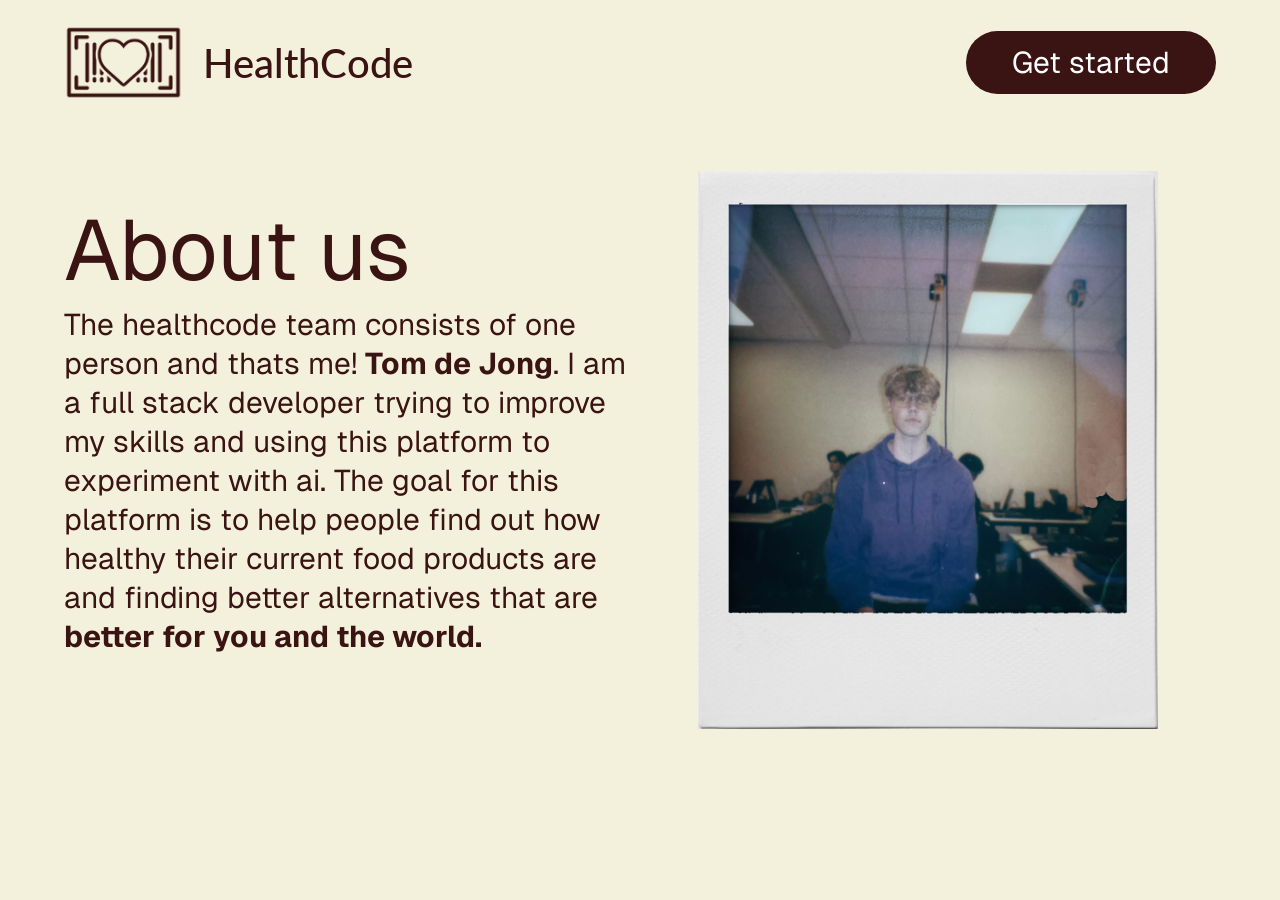
==== about.html @ dc4d1eef "Added about us page with navbar buttons and minor styling tweaks" ====
<!DOCTYPE html>
<html lang="en">

<head>
    <meta charset="UTF-8">
    <meta name="viewport" content="width=device-width, initial-scale=1.0">
    <title>Healthcode - about</title>

    <link rel="preconnect" href="https://fonts.googleapis.com">
    <link rel="preconnect" href="https://fonts.gstatic.com" crossorigin>
    <link href="https://fonts.googleapis.com/css2?family=Geist:wght@100..900&display=swap" rel="stylesheet">
    <link rel="preconnect" href="https://fonts.googleapis.com">
    <link rel="preconnect" href="https://fonts.gstatic.com" crossorigin>
    <link
        href="https://fonts.googleapis.com/css2?family=Lato:ital,wght@0,100;0,300;0,400;0,700;0,900;1,100;1,300;1,400;1,700;1,900&display=swap"
        rel="stylesheet">

    <link rel="stylesheet" href="style.css">
</head>

<body>

    <nav class="navBar">
        <a href="index.html">
            <img class="navLogo" src="img/HealthCodeLogoBrownCropped.png" alt="">
            <p class="navLogoText">HealthCode</p>
        </a>
        <a href="index.html#imageSection"><button class="navButton navbut3">Get started</button></a>
        
    </nav>

    <section class="heroSection">
        <div class="center">
            <div class="heroSplitDiv">
                <h1 class="heroHeader">About us</h1>
                <p class="listText2" id="biggertext">The healthcode team consists of one person and thats me! <span
                        class="bold">Tom de Jong</span>. I am a full stack developer trying to improve my skills and
                    using this platform to experiment with ai. The goal for this platform is to help people find out how
                    healthy their current food products are and finding better alternatives that are <span
                        class="bold">better for you and the world.</span></p>
            </div>

            <div class="heroSplitDiv aboutsplit">
                <img class="tomIMG" src="img/tom.png" alt="">
            </div>
        </div>
    </section>

</body>

</html>
---- style.css ----
* {
    margin: 0;
    padding: 0;
    box-sizing: border-box;
}

a {
    color: white;
    text-decoration: none;
    display: contents;
    text-decoration: none; /* Keeps the text from turning blue/underlined */
    color: inherit;
}

a:hover{
cursor: pointer;
}

button:hover{
    cursor: pointer;
}

html {
    scroll-behavior: smooth;
}

body {
    background-color: #F3F0DB;
    font-family: "Geist", sans-serif;
}

.navBar {
    height: 125px;
    display: flex;
    align-items: center;
}

.navLogo {
    height: 60%;
    margin-left: 5%;
}

.navLogoText {
    font-family: "Lato", sans-serif;
    color: #3A1313;
    font-size: 40px;
    margin-left: 20px;
    font-weight: 500;
}

.navButton {
    height: 50%;
    width: 250px;
    background-color: #3A1313;
    border-radius: 100px;
    color: white;
    border: none;
    font-size: 30px;
    font-weight: 400;
    font-family: "Geist", sans-serif;
    margin-left: auto;
    margin-right: 5%;
    margin-left: 20px;
}

.navbut2{
    margin-right: 0px;
    margin-left: auto;
}

.navbut3{
        margin-right: 5%;
    margin-left: auto;
}

.heroSection {
    min-height: calc(100vh - 125px);
    display: flex;
    justify-content: center;
}

.center {
    width: 90%;
    display: flex;
    align-items: center;
}

.bubbledText {
    display: inline-block;
    border: 2px solid #3A1313;
    border-radius: 100px;
    padding: 5px;
    padding-left: 15px;
    padding-right: 15px;
    color: #3A1313;
    font-size: 20px;
}

.heroHeader {
    font-size: 85px;
    font-weight: normal;
    color: #3A1313;
}

.bold {
    font-weight: bold;
}

.heroCTA {
    font-size: 32px;
    color: #3A1313;

}

.heroSplitDiv {
    width: 50%;
    margin-bottom: 125px;
}

#apple {
    display: flex;
    justify-content: flex-end;
}

@keyframes itemAnim1 {
    0% {
        transform: translate(0px, 0px);
    }

    100% {
        transform: translate(-60px, 160px);
    }
}

@keyframes itemAnim2 {
    0% {
        transform: translate(0px, 0px);
    }

    100% {
        transform: translate(-130px, 80px);
    }
}

@keyframes itemAnim3 {
    0% {
        transform: translate(0px, 0px);
    }

    100% {
        transform: translate(-145px, -30px);
    }
}

@keyframes itemAnim4 {
    0% {
        transform: translate(0px, 0px);
    }

    100% {
        transform: translate(-105px, -160px);
    }
}

@keyframes itemAnim5 {
    0% {
        transform: translate(0px, 0px);
    }

    100% {
        transform: translate(-0px, -190px);
    }
}

@keyframes itemAnim6 {
    0% {
        transform: translate(0px, 0px);
    }

    100% {
        transform: translate(120px, -180px);
    }
}

@keyframes itemAnim7 {
    0% {
        transform: translate(0px, 0px);
    }

    100% {
        transform: translate(190px, -140px);
    }
}


#anim1 {
    animation-name: itemAnim1;
}

#anim2{
    animation-name: itemAnim2;
}

#anim3{
    animation-name: itemAnim3;
}

#anim4{
    animation-name: itemAnim4;
}

#anim5{
    animation-name: itemAnim5;
}

#anim6{
    animation-name: itemAnim6;
}

#anim7{
    animation-name: itemAnim7;
}


.anim{
    animation-duration: 3s;
    animation-timing-function: cubic-bezier(0.19, 1, 0.22, 1);
    animation-fill-mode: forwards;
    z-index: 1;
}

.polygon {
    width: 35px;
    height: 35px;
    position: absolute;
    top: 45%;
    right: 28%;
}

.star {
    width: 35px;
    height: 35px;
    position: absolute;
    top: 45%;
    right: 28%;
}

.heroImage {
    width: 80%;
    z-index: 2;
}

.imageSection {
    height: 100vh;
    display: flex;
    justify-content: center;

}

.barcodeIMGHolder {
    width: 80%;
    aspect-ratio: 1 / 1;
    height: auto;
    border: #3A1313 3px solid;
    border-radius: 40px;
}

.barcodeIMG {
    height: 100%;
    width: 100%;
    border: none;
    outline: none;
    border-radius: 40px;
}

.imageHeader {
    font-weight: normal;
    font-size: 70px;
    color: #3A1313;
    margin-bottom: 50px;
}

.input {
    width: 80%;
    height: 70px;
    border-radius: 1000px;
    border: 3px solid #3A1313;
    background-color: #ffffff00;
    margin-bottom: 25px;
    font-size: 25px;
    text-align: left;
    display: flex;
    justify-content: center;
    align-items: center;
    text-align: center;
    color: #3A1313;
    font-weight: 500;
    position: relative;
    overflow: hidden;
}

.fileInputText {
    font-size: 25px;
    font-weight: 500;
}

.fileInput {
    position: absolute;
    top: 0;
    left: 0;
    width: 100%;
    height: 100%;

    opacity: 0;
    cursor: pointer;
    z-index: 10;
}

.input:focus {
    outline: none;
}

.startButton {
    width: 80%;
    height: 70px;
    border-radius: 1000px;
    background-color: #3A1313;
    color: white;
    outline: none;
    border: none;
    font-size: 25px;
}

.summarySection {
    display: none;
    justify-content: center;
    animation: fadeIn 0.4s ease-out forwards;
}


@keyframes fadeInUp {
    0% {
        opacity: 0;
        transform: translateY(20px);
    }

    100% {
        opacity: 1;
        transform: translateY(0);
    }
}

@keyframes fadeIn {
    0% {
        opacity: 0;
    }

    100% {
        opacity: 1;
    }
}


#itemName {
    opacity: 0;
    animation: fadeInUp 0.6s cubic-bezier(0.2, 0.8, 0.2, 1) 0.1s forwards;
}

#ingredientList {
    opacity: 0;
    animation: fadeInUp 0.6s cubic-bezier(0.2, 0.8, 0.2, 1) 0.2s forwards;
}

#AISummary {
    opacity: 0;
    animation: fadeInUp 0.6s cubic-bezier(0.2, 0.8, 0.2, 1) 0.3s forwards;
}

#circleProgress {
    opacity: 0;
    animation: fadeInUp 0.6s cubic-bezier(0.2, 0.8, 0.2, 1) 0.4s forwards;
}

.ingredient-animate {
    opacity: 0;
    animation: fadeInUp 0.6s cubic-bezier(0.2, 0.8, 0.2, 1) forwards;
}

.summaryContent {
    width: 90%;
    margin-bottom: 15px;
}

.itemsummary {
    width: 100%;
    border: #3A1313 3px solid;
    border-radius: 25px;
    margin-bottom: 40px;
}

.margin {
    margin: 40px;
    display: flex;
}

.listText {
    color: #3A1313;
    font-size: 25px;
    width: 70%;
}

.listText2 {
    color: #3A1313;
    font-size: 25px;
}


.summarySplitDiv {
    width: 50%;
}

.summarySplitDiv2 {
    width: 50%;
    display: flex;
    justify-content: flex-end;
}

circle-progress::part(base) {
    width: 300px;
    height: auto;
}

circle-progress::part(value) {
    stroke-width: 6px;
    stroke: #3A1313;
}

circle-progress::part(circle) {
    stroke-width: 6px;
    stroke: #3a13132c;
}

circle-progress::part(text) {
    fill: #3A1313
}

.Ingredients {
    margin-top: 15px;
    height: 80px;
    width: 100%;
    border: #3A1313 3px solid;
    border-radius: 1000px;
    display: flex;
    align-items: center;
}

@media only screen and (max-width: 1150px) {

    .heroHeader {
        font-size: 50px;
    }

}

@media only screen and (max-width: 1150px) {

    .heroSection {
        min-height: 0px;
    }

    .center {
        flex-direction: column;
        margin-top: 130px;
    }

    .heroSplitDiv {
        width: 90%;
        margin-bottom: 0px;
    }

    .heroImage {
        width: auto;
        height: 100%;
    }

    #apple {
        display: flex;
        justify-content: center;
        align-items: center;
        height: 500px;
    }

    .polygon {
        width: 35px;
        height: 35px;
        position: absolute;
        top: 70%;
        right: 55%;
    }

    .star {
        width: 35px;
        height: 35px;
        position: absolute;
        top: 70%;
        right: 55%;
    }

    .imageSection {
        height: auto;
    }

    .mobileLessMarginTop {
        margin-top: 50px;
    }

    .heroSplitDivBarcode {
        display: flex;
        flex-direction: column;
        justify-content: center;
        align-items: center;
        text-align: center;
        margin-top: 50px;
    }

    .startButton {
        margin-bottom: 50px;
    }
}

@media only screen and (max-width: 1000px) {
.navbut1{
    display: none;
}

.navbut2{
    margin-right: 5%;
    margin-left: auto;
}


}
@media only screen and (max-width: 958px) {

    .polygon {
        width: 35px;
        height: 35px;
        position: absolute;
        top: 83%;
        right: 55%;
    }

    .star {
        width: 35px;
        height: 35px;
        position: absolute;
        top: 83%;
        right: 55%;
    }

}

@media only screen and (max-width: 700px) {
    .navButton {
        display: none;
    }

    .navBar {
        display: flex;
        flex-direction: column;
    }

    .navLogo {
        margin: 0px;
    }

    .navLogoText {
        margin: 0px;
    }

    .heroSection {
        text-align: center;
    }

    .heroHeader {
        font-size: 30px;
        font-weight: 500;
    }

    .heroCTA {
        font-size: 18px;
        margin-top: 10px;
        margin-bottom: 10px;
    }

    .heroHeader {
        margin-top: 10px;
    }

    .heroImage {
        width: 100%;
        height: auto;
    }

    #apple {
        height: auto;
    }

    .imageHeader {
        font-size: 30px;
    }

    .fileInputText {
        font-size: 15px;
    }

    .margin {
        display: flex;
        flex-direction: column;
        margin: 20px;
    }

    .summarySplitDiv {
        width: 100%;
    }

    #itemName {
        margin-bottom: 20px;
    }

    .listText {
        font-size: 20px;
        width: 100%;
        margin-bottom: 80px;
    }

    .summarySplitDiv2 {
        width: 100%;
        display: flex;
        justify-content: center;
        align-items: center;
    }

    circle-progress::part(base) {
        width: 150px;
        height: auto;
    }

    #AISummary {
        font-size: 20px;
    }

    .listText2 {
        font-size: 20px !important;
    }

    #mobile {
        display: block !important;
        font-size: 20px !important;
    }

    #desktop {
        display: none;
    }

    .barcodeIMGHolder {
        width: 100%;
        aspect-ratio: 1 / 1;
        height: auto;
        align-self: center;
        flex-basis: auto;
        border: #3A1313 3px solid;
        border-radius: 40px;
        overflow: hidden;
    }

    .polygon {
        width: 35px;
        height: 35px;
        position: absolute;
        top: 73%;
        right: 58%;
    }

    .star {
        width: 35px;
        height: 35px;
        position: absolute;
        top: 73%;
        right: 58%;
    }

}

@media only screen and (max-width: 700px) {
    .polygon {
        display: none;
    }

    .star {
        display: none;
    }
}

/* about css is here!! blehh if you read this send me a message: tomdejong2009@gmail.com */




.tomIMG{
    width: 80%;
}

.aboutsplit{
    display: flex;
    align-items: center;
    justify-content: center;
}

#biggertext{
    font-size: 30px;
    margin-bottom: 50px;
}
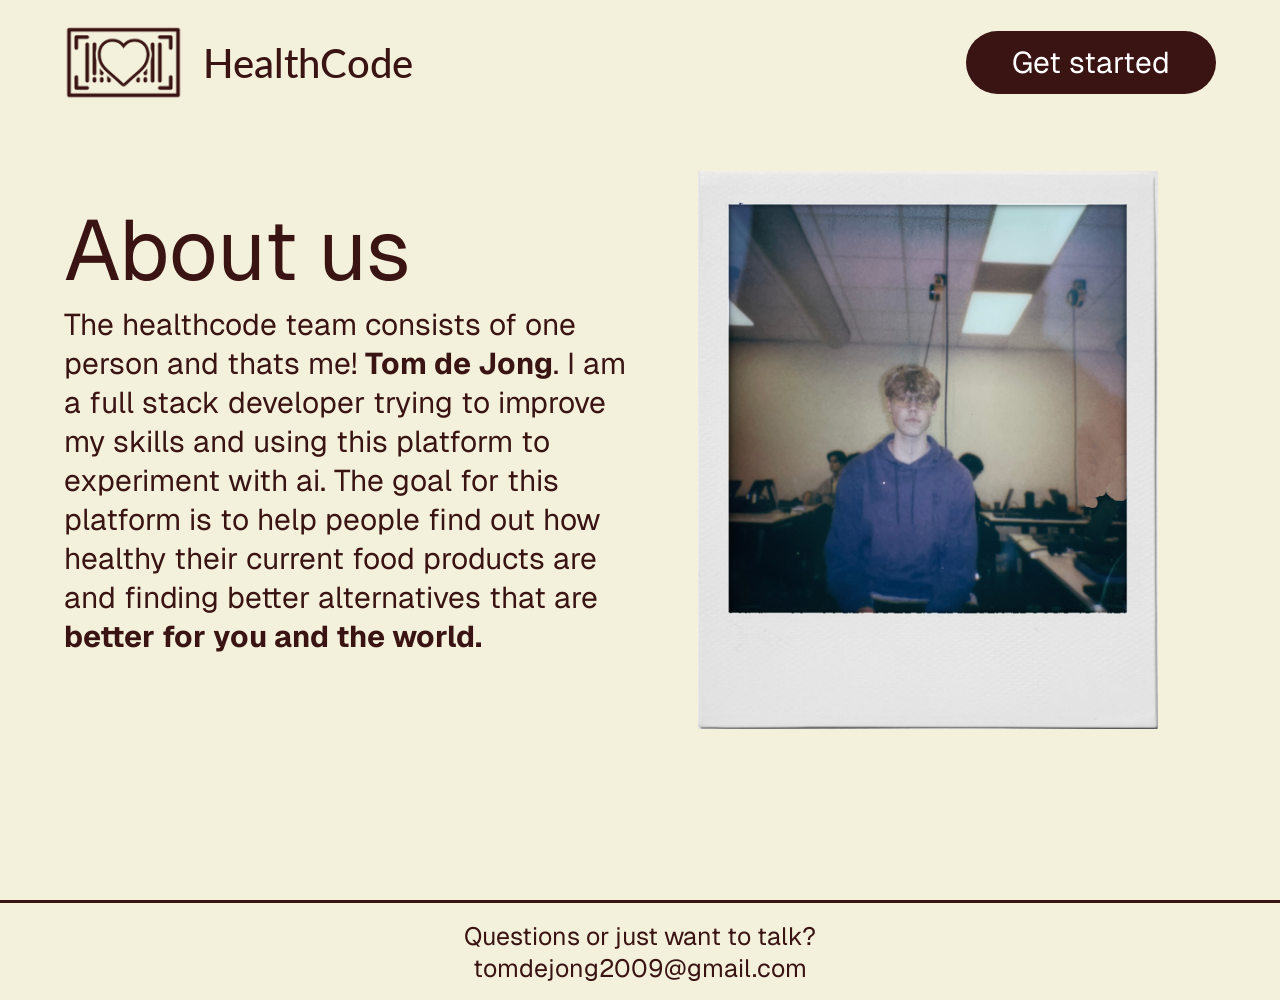
==== commit 944bb5ad: "css animations added php cors headers and minor html changes" ====
--- a/about.html
+++ b/about.html
@@ -46,6 +46,10 @@
         </div>
     </section>
 
+    <footer class="footer">
+        <p class="listText2">Questions or just want to talk? <br>tomdejong2009@gmail.com</p>
+    </footer>
+
 </body>
 
 </html>
--- a/style.css
+++ b/style.css
@@ -8,15 +8,16 @@
     color: white;
     text-decoration: none;
     display: contents;
-    text-decoration: none; /* Keeps the text from turning blue/underlined */
+    text-decoration: none;
+    /* Keeps the text from turning blue/underlined */
     color: inherit;
 }
 
-a:hover{
-cursor: pointer;
-}
-
-button:hover{
+a:hover {
+    cursor: pointer;
+}
+
+button:hover {
     cursor: pointer;
 }
 
@@ -63,13 +64,13 @@
     margin-left: 20px;
 }
 
-.navbut2{
+.navbut2 {
     margin-right: 0px;
     margin-left: auto;
 }
 
-.navbut3{
-        margin-right: 5%;
+.navbut3 {
+    margin-right: 5%;
     margin-left: auto;
 }
 
@@ -197,32 +198,32 @@
     animation-name: itemAnim1;
 }
 
-#anim2{
+#anim2 {
     animation-name: itemAnim2;
 }
 
-#anim3{
+#anim3 {
     animation-name: itemAnim3;
 }
 
-#anim4{
+#anim4 {
     animation-name: itemAnim4;
 }
 
-#anim5{
+#anim5 {
     animation-name: itemAnim5;
 }
 
-#anim6{
+#anim6 {
     animation-name: itemAnim6;
 }
 
-#anim7{
+#anim7 {
     animation-name: itemAnim7;
 }
 
 
-.anim{
+.anim {
     animation-duration: 3s;
     animation-timing-function: cubic-bezier(0.19, 1, 0.22, 1);
     animation-fill-mode: forwards;
@@ -454,6 +455,7 @@
     align-items: center;
 }
 
+
 @media only screen and (max-width: 1150px) {
 
     .heroHeader {
@@ -529,17 +531,18 @@
 }
 
 @media only screen and (max-width: 1000px) {
-.navbut1{
-    display: none;
-}
-
-.navbut2{
-    margin-right: 5%;
-    margin-left: auto;
-}
-
-
-}
+    .navbut1 {
+        display: none;
+    }
+
+    .navbut2 {
+        margin-right: 5%;
+        margin-left: auto;
+    }
+
+
+}
+
 @media only screen and (max-width: 958px) {
 
     .polygon {
@@ -702,23 +705,89 @@
     }
 }
 
+.footer {
+    height: 100px;
+    display: flex;
+    justify-content: center;
+    align-items: center;
+    text-align: center;
+    font-weight: 400;
+    font-size: 10px;
+    border-top: #3A1313 3px solid;
+}
+
 /* about css is here!! blehh if you read this send me a message: tomdejong2009@gmail.com */
 
 
 
 
-.tomIMG{
+.tomIMG {
     width: 80%;
 }
 
-.aboutsplit{
+.aboutsplit {
     display: flex;
     align-items: center;
     justify-content: center;
 }
 
-#biggertext{
+#biggertext {
     font-size: 30px;
     margin-bottom: 50px;
 }
 
+/* extra animations wow!! this will make the page look so awesome. i bet nobody will even read this */
+
+@keyframes weightanimation {
+    0% {
+        font-weight: 100;
+        letter-spacing: normal;
+    }
+
+    100% {
+        font-weight: 900;
+        letter-spacing: -3px;
+    }
+}
+
+.weightanim {
+    animation: weightanimation;
+    animation-timing-function: ease;
+    animation-direction: alternate;
+    animation-duration: 2s;
+    animation-iteration-count: infinite;
+}
+
+
+@keyframes arrowAnim {
+    0% {
+        transform: translate(0px, 0px);
+    }
+
+    100% {
+         transform: translate(0px, 10px);
+    }
+}
+
+.arrowAnim {
+    animation: arrowAnim;
+    animation-timing-function: cubic-bezier(0.215, 0.610, 0.355, 1);
+    animation-direction: alternate;
+    animation-duration: 0.4s;
+    animation-iteration-count: infinite;
+}
+
+.buttondownanim{
+    box-shadow: 0px 10px 0px 0px #3A1313;
+    transition: 0.4s ease;
+}
+
+.buttondownanim:hover{
+transform: translate(0px, 5px);
+box-shadow: 0px 5px 0px 0px #3A1313;
+}
+
+.buttondownanim:active{
+transform: translate(0px, 10px);
+box-shadow: 0px 0px 0px 0px #3A1313;
+}
